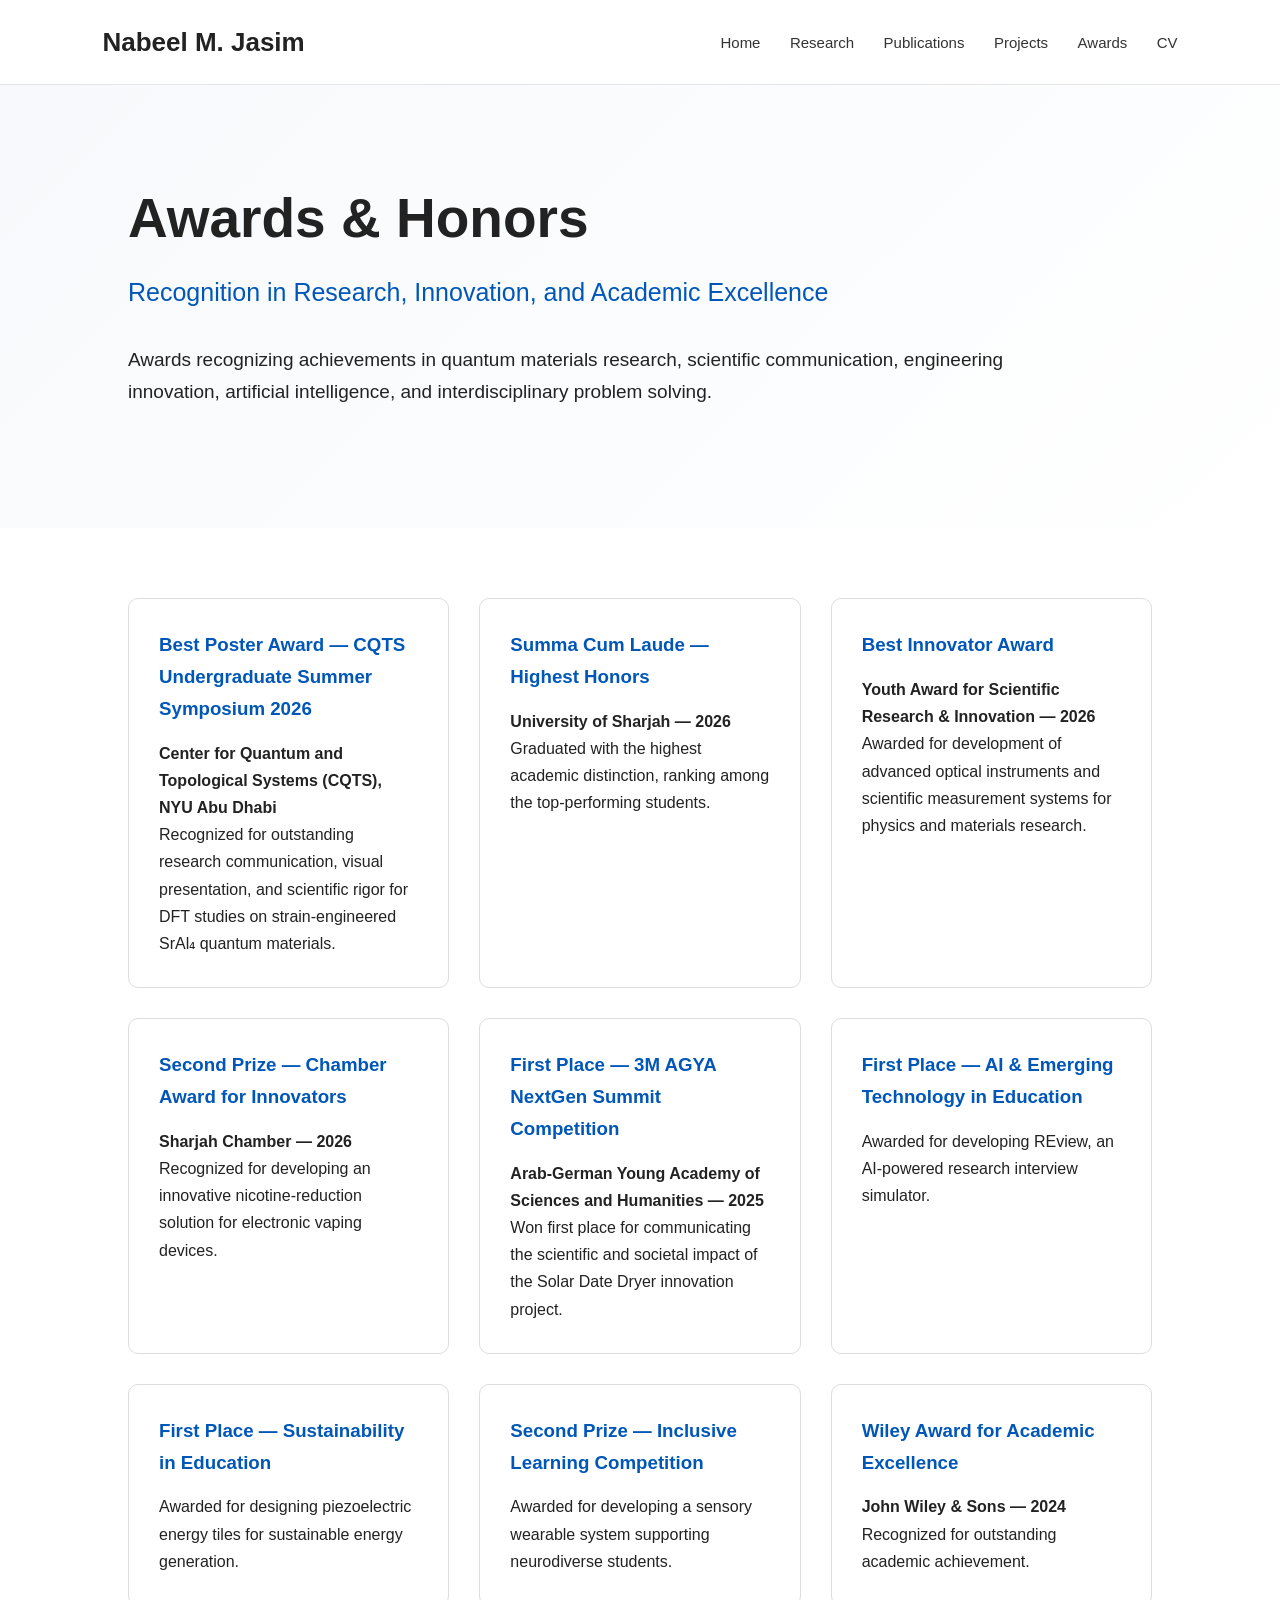
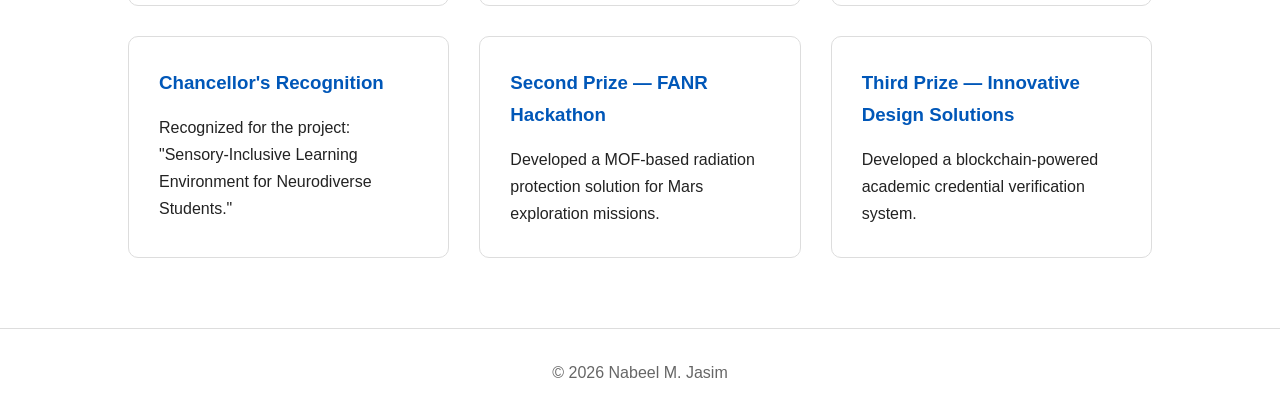
==== awards.html @ 5e706178 "Create awards.html" ====
<!DOCTYPE html>
<html lang="en">

<head>

<meta charset="UTF-8">
<meta name="viewport" content="width=device-width, initial-scale=1.0">

<title>Awards | Nabeel M. Jasim</title>

<link rel="stylesheet" href="assets/css/style.css">

</head>


<body>


<header>

<nav>

<h2>Nabeel M. Jasim</h2>

<div class="links">

<a href="index.html">Home</a>
<a href="research.html">Research</a>
<a href="publications.html">Publications</a>
<a href="projects.html">Projects</a>
<a href="awards.html">Awards</a>
<a href="cv.html">CV</a>

</div>

</nav>

</header>





<section class="hero">

<div class="hero-text">

<h1>Awards & Honors</h1>

<h3>
Recognition in Research, Innovation, and Academic Excellence
</h3>

<p>
Awards recognizing achievements in quantum materials research,
scientific communication, engineering innovation, artificial
intelligence, and interdisciplinary problem solving.
</p>

</div>

</section>








<section>


<div class="cards">



<div class="card">

<h3>
Best Poster Award — CQTS Undergraduate Summer Symposium 2026
</h3>

<p>
<strong>Center for Quantum and Topological Systems (CQTS),
NYU Abu Dhabi</strong>
</p>

<p>
Recognized for outstanding research communication,
visual presentation, and scientific rigor for DFT studies
on strain-engineered SrAl₄ quantum materials.
</p>

</div>






<div class="card">

<h3>
Summa Cum Laude — Highest Honors
</h3>

<p>
<strong>University of Sharjah — 2026</strong>
</p>

<p>
Graduated with the highest academic distinction,
ranking among the top-performing students.
</p>

</div>







<div class="card">

<h3>
Best Innovator Award
</h3>

<p>
<strong>
Youth Award for Scientific Research & Innovation — 2026
</strong>
</p>

<p>
Awarded for development of advanced optical instruments
and scientific measurement systems for physics and
materials research.
</p>

</div>







<div class="card">

<h3>
Second Prize — Chamber Award for Innovators
</h3>

<p>
<strong>
Sharjah Chamber — 2026
</strong>
</p>

<p>
Recognized for developing an innovative nicotine-reduction
solution for electronic vaping devices.
</p>

</div>





<div class="card">

<h3>
First Place — 3M AGYA NextGen Summit Competition
</h3>

<p>
<strong>
Arab-German Young Academy of Sciences and Humanities — 2025
</strong>
</p>

<p>
Won first place for communicating the scientific and
societal impact of the Solar Date Dryer innovation project.
</p>

</div>







<div class="card">

<h3>
First Place — AI & Emerging Technology in Education
</h3>

<p>
Awarded for developing REview,
an AI-powered research interview simulator.
</p>

</div>







<div class="card">

<h3>
First Place — Sustainability in Education
</h3>

<p>
Awarded for designing piezoelectric energy tiles
for sustainable energy generation.
</p>

</div>







<div class="card">

<h3>
Second Prize — Inclusive Learning Competition
</h3>

<p>
Awarded for developing a sensory wearable system
supporting neurodiverse students.
</p>

</div>







<div class="card">

<h3>
Wiley Award for Academic Excellence
</h3>

<p>
<strong>
John Wiley & Sons — 2024
</strong>
</p>

<p>
Recognized for outstanding academic achievement.
</p>

</div>







<div class="card">

<h3>
Chancellor's Recognition
</h3>

<p>
Recognized for the project:
"Sensory-Inclusive Learning Environment for Neurodiverse Students."
</p>

</div>







<div class="card">

<h3>
Second Prize — FANR Hackathon
</h3>

<p>
Developed a MOF-based radiation protection solution
for Mars exploration missions.
</p>

</div>







<div class="card">

<h3>
Third Prize — Innovative Design Solutions
</h3>

<p>
Developed a blockchain-powered academic credential
verification system.
</p>

</div>







</div>


</section>





<footer>

<p>
© 2026 Nabeel M. Jasim
</p>

</footer>


</body>

</html>
---- assets/css/style.css ----
/* =========================
   Nabeel M. Jasim Website
   Academic Research Theme
========================= */


* {
    margin: 0;
    padding: 0;
    box-sizing: border-box;
}


body {

    font-family: "Inter", "Helvetica Neue", Arial, sans-serif;

    line-height: 1.7;

    color: #222;

    background: #ffffff;

}



/* Navigation */

header {

    border-bottom: 1px solid #e5e5e5;

    padding: 20px 8%;

}


nav {

    display: flex;

    justify-content: space-between;

    align-items: center;

}


nav h2 {

    font-size: 26px;

    font-weight: 700;

}



.links a {

    margin-left: 25px;

    text-decoration: none;

    color: #333;

    font-size: 15px;

}



.links a:hover {

    color: #0057b8;

}



/* Hero Section */


.hero {

    padding: 100px 10%;

    background: linear-gradient(
        135deg,
        #f7f9fc,
        #ffffff
    );

}



.hero-text {

    max-width: 900px;

}



.hero h1 {

    font-size: 55px;

    line-height: 1.2;

    margin-bottom: 20px;

}



.hero h3 {

    font-size: 25px;

    font-weight: 400;

    color: #0057b8;

    margin-bottom: 30px;

}



.hero p {

    font-size: 19px;

    margin-bottom: 20px;

}




.button {

    display: inline-block;

    margin-top: 20px;

    padding: 12px 25px;

    background: #0057b8;

    color:white;

    text-decoration:none;

    border-radius:5px;

}



.button:hover {

    background:#003f82;

}



/* Sections */


section {

    padding:70px 10%;

}



section h2 {

    font-size:38px;

    margin-bottom:35px;

}




/* Research Cards */


.cards {

    display:grid;

    grid-template-columns:
    repeat(auto-fit,minmax(260px,1fr));

    gap:30px;

}



.card {

    padding:30px;

    border:1px solid #ddd;

    border-radius:10px;

    background:white;

    transition:0.3s;

}



.card:hover {

    transform:translateY(-5px);

    box-shadow:0 10px 25px rgba(0,0,0,0.08);

}



.card h3 {

    margin-bottom:15px;

    color:#0057b8;

}



/* Publication */


.publication {

    background:#f7f9fc;

}



.publication h3 {

    font-size:28px;

    margin-bottom:15px;

}



/* Contact */


.contact a {

    color:#0057b8;

    text-decoration:none;

}



.contact a:hover {

    text-decoration:underline;

}



/* Footer */


footer {

    text-align:center;

    padding:30px;

    border-top:1px solid #ddd;

    color:#666;

}



/* Mobile */


@media(max-width:800px){


nav {

    flex-direction:column;

}


.links {

    margin-top:20px;

}


.hero h1 {

    font-size:38px;

}


.hero h3 {

    font-size:20px;

}


}
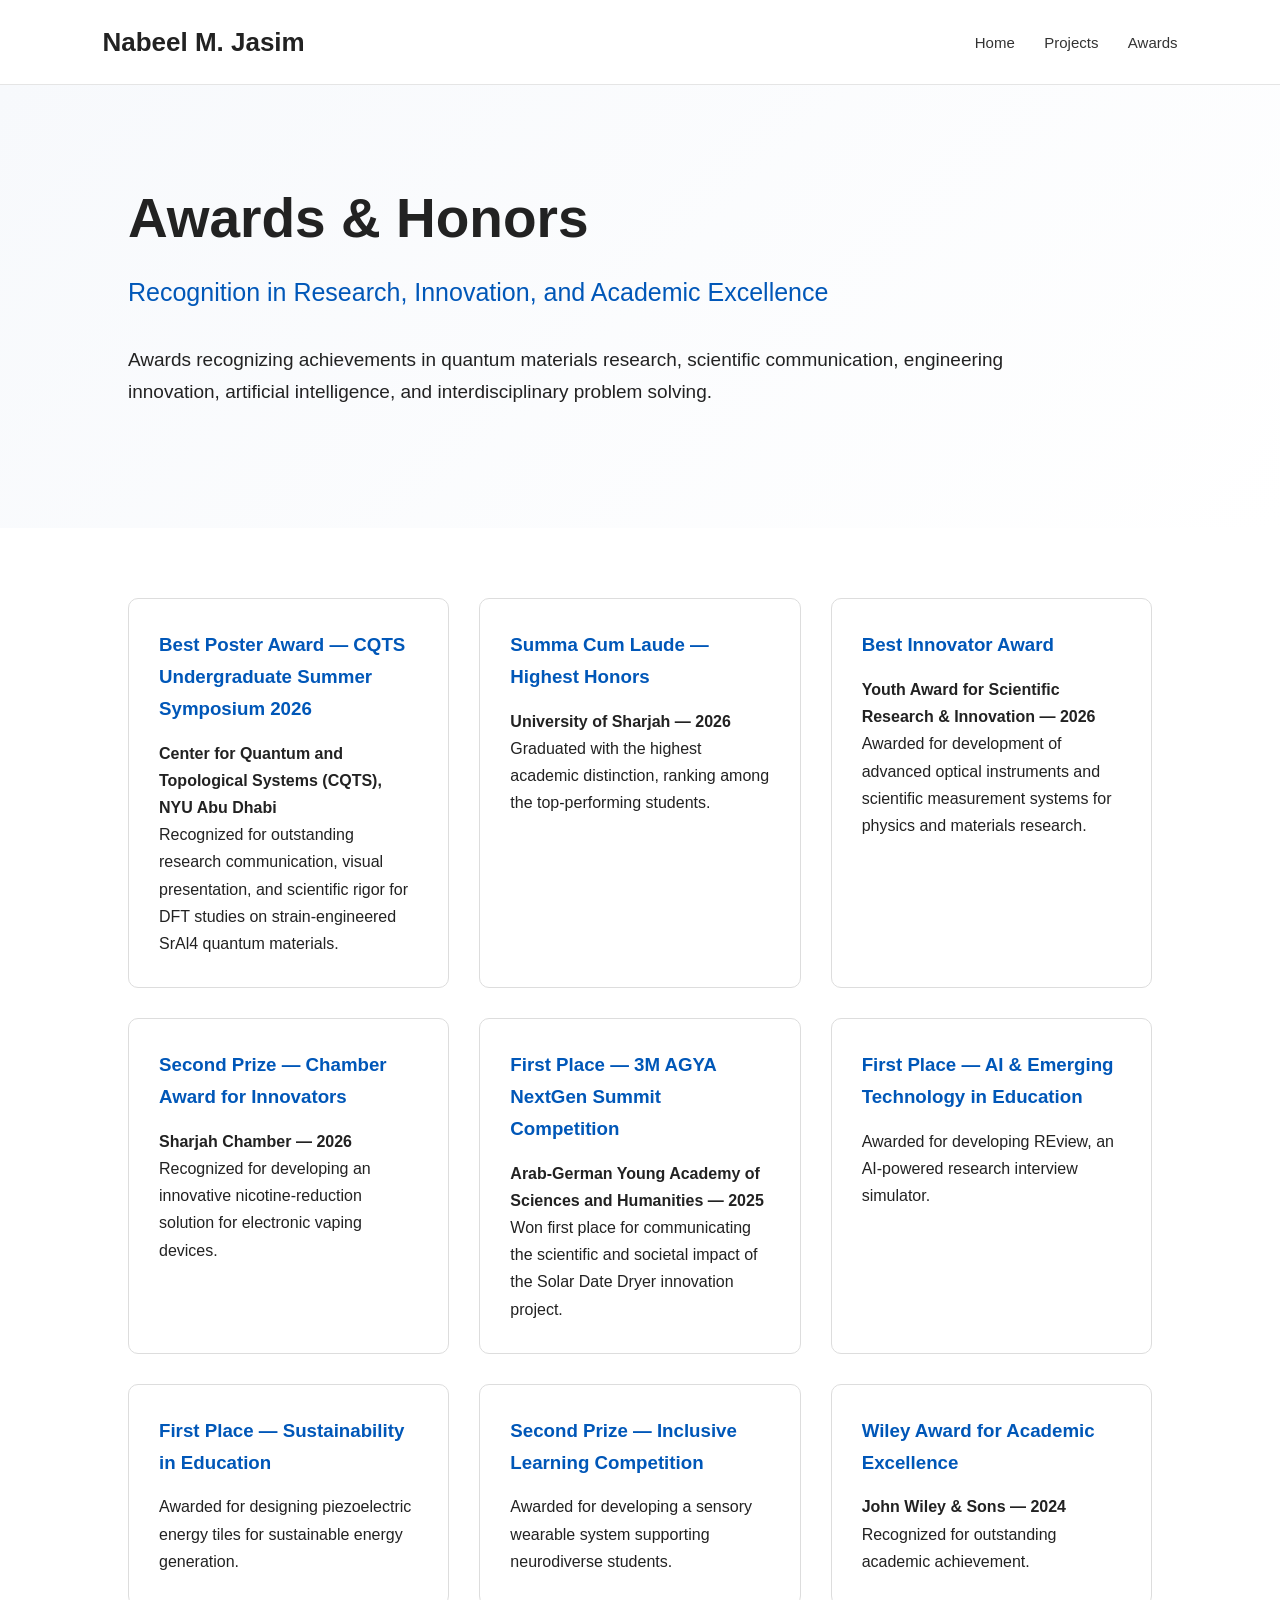
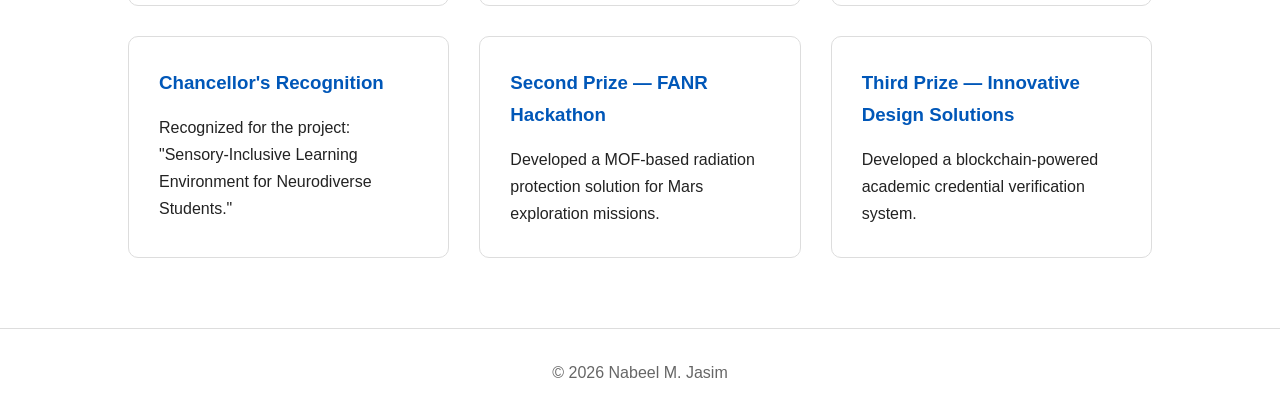
==== commit 12404f82: "Update awards.html" ====
--- a/awards.html
+++ b/awards.html
@@ -25,11 +25,8 @@
 <div class="links">
 
 <a href="index.html">Home</a>
-<a href="research.html">Research</a>
-<a href="publications.html">Publications</a>
 <a href="projects.html">Projects</a>
 <a href="awards.html">Awards</a>
-<a href="cv.html">CV</a>
 
 </div>
 
@@ -89,7 +86,7 @@
 <p>
 Recognized for outstanding research communication,
 visual presentation, and scientific rigor for DFT studies
-on strain-engineered SrAl₄ quantum materials.
+on strain-engineered SrAl4 quantum materials.
 </p>
 
 </div>
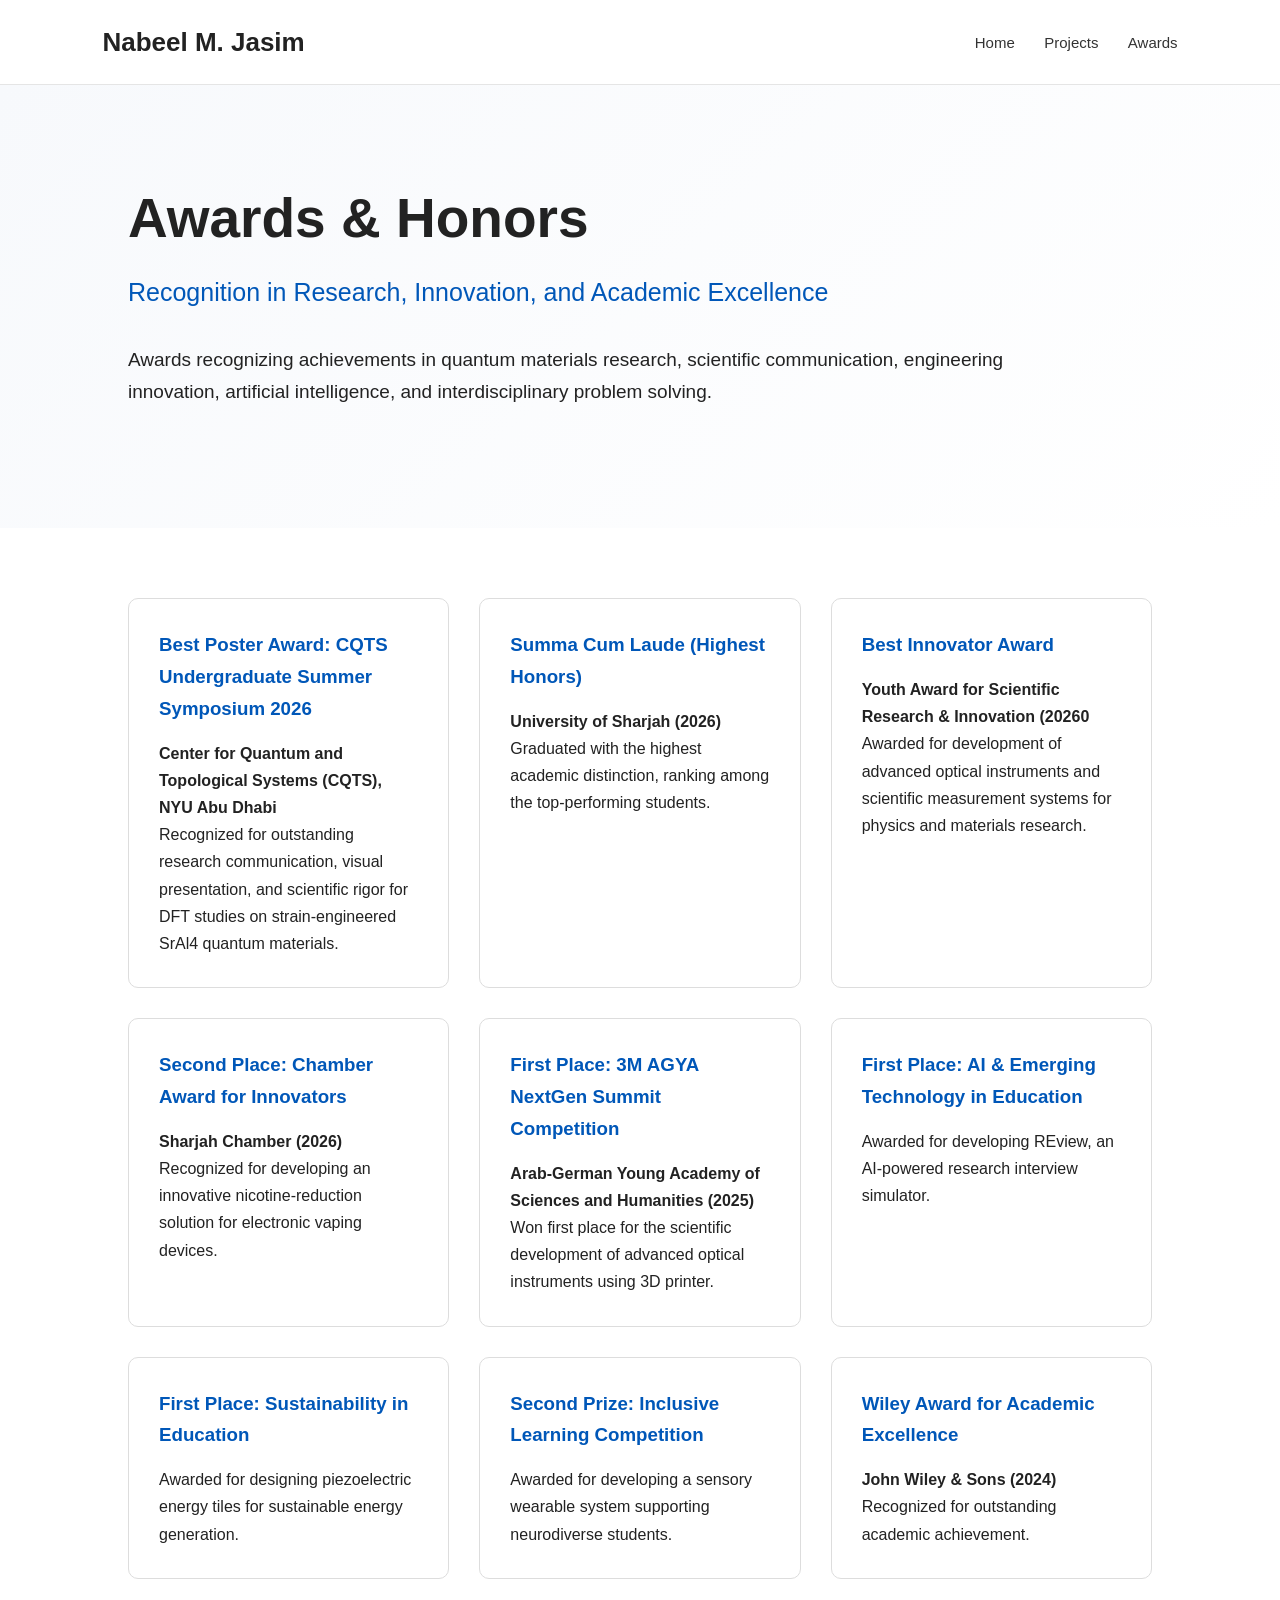
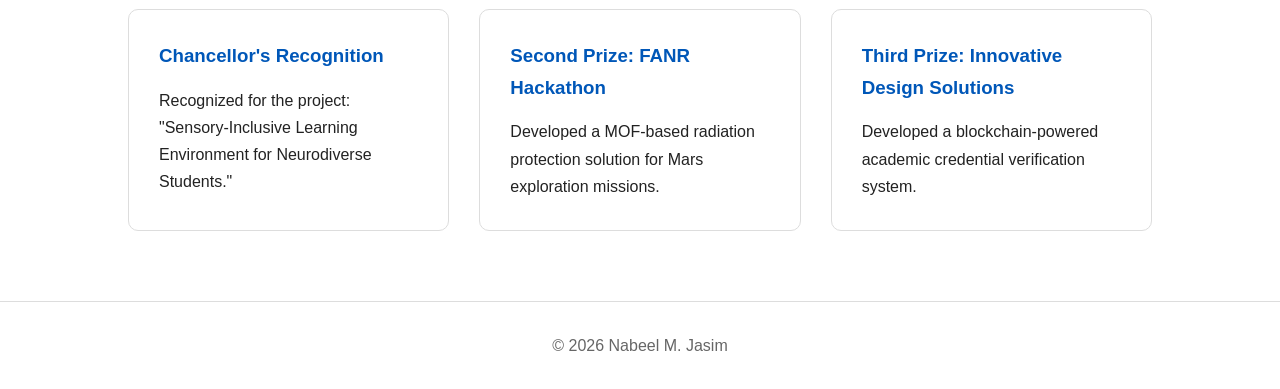
==== commit 2c8b08ef: "Update awards.html" ====
--- a/awards.html
+++ b/awards.html
@@ -75,7 +75,7 @@
 <div class="card">
 
 <h3>
-Best Poster Award — CQTS Undergraduate Summer Symposium 2026
+Best Poster Award: CQTS Undergraduate Summer Symposium 2026
 </h3>
 
 <p>
@@ -99,11 +99,11 @@
 <div class="card">
 
 <h3>
-Summa Cum Laude — Highest Honors
-</h3>
-
-<p>
-<strong>University of Sharjah — 2026</strong>
+Summa Cum Laude (Highest Honors)
+</h3>
+
+<p>
+<strong>University of Sharjah (2026)</strong>
 </p>
 
 <p>
@@ -127,7 +127,7 @@
 
 <p>
 <strong>
-Youth Award for Scientific Research & Innovation — 2026
+Youth Award for Scientific Research & Innovation (20260
 </strong>
 </p>
 
@@ -148,12 +148,12 @@
 <div class="card">
 
 <h3>
-Second Prize — Chamber Award for Innovators
+Second Place: Chamber Award for Innovators
 </h3>
 
 <p>
 <strong>
-Sharjah Chamber — 2026
+Sharjah Chamber (2026)
 </strong>
 </p>
 
@@ -171,32 +171,31 @@
 <div class="card">
 
 <h3>
-First Place — 3M AGYA NextGen Summit Competition
+First Place: 3M AGYA NextGen Summit Competition
 </h3>
 
 <p>
 <strong>
-Arab-German Young Academy of Sciences and Humanities — 2025
+Arab-German Young Academy of Sciences and Humanities (2025)
 </strong>
 </p>
 
 <p>
-Won first place for communicating the scientific and
-societal impact of the Solar Date Dryer innovation project.
-</p>
-
-</div>
-
-
-
-
-
-
-
-<div class="card">
-
-<h3>
-First Place — AI & Emerging Technology in Education
+Won first place for the scientific development of advanced optical instruments using 3D printer.
+</p>
+
+</div>
+
+
+
+
+
+
+
+<div class="card">
+
+<h3>
+First Place: AI & Emerging Technology in Education
 </h3>
 
 <p>
@@ -215,7 +214,7 @@
 <div class="card">
 
 <h3>
-First Place — Sustainability in Education
+First Place: Sustainability in Education
 </h3>
 
 <p>
@@ -234,7 +233,7 @@
 <div class="card">
 
 <h3>
-Second Prize — Inclusive Learning Competition
+Second Prize: Inclusive Learning Competition
 </h3>
 
 <p>
@@ -258,7 +257,7 @@
 
 <p>
 <strong>
-John Wiley & Sons — 2024
+John Wiley & Sons (2024)
 </strong>
 </p>
 
@@ -296,7 +295,7 @@
 <div class="card">
 
 <h3>
-Second Prize — FANR Hackathon
+Second Prize: FANR Hackathon
 </h3>
 
 <p>
@@ -315,7 +314,7 @@
 <div class="card">
 
 <h3>
-Third Prize — Innovative Design Solutions
+Third Prize: Innovative Design Solutions
 </h3>
 
 <p>
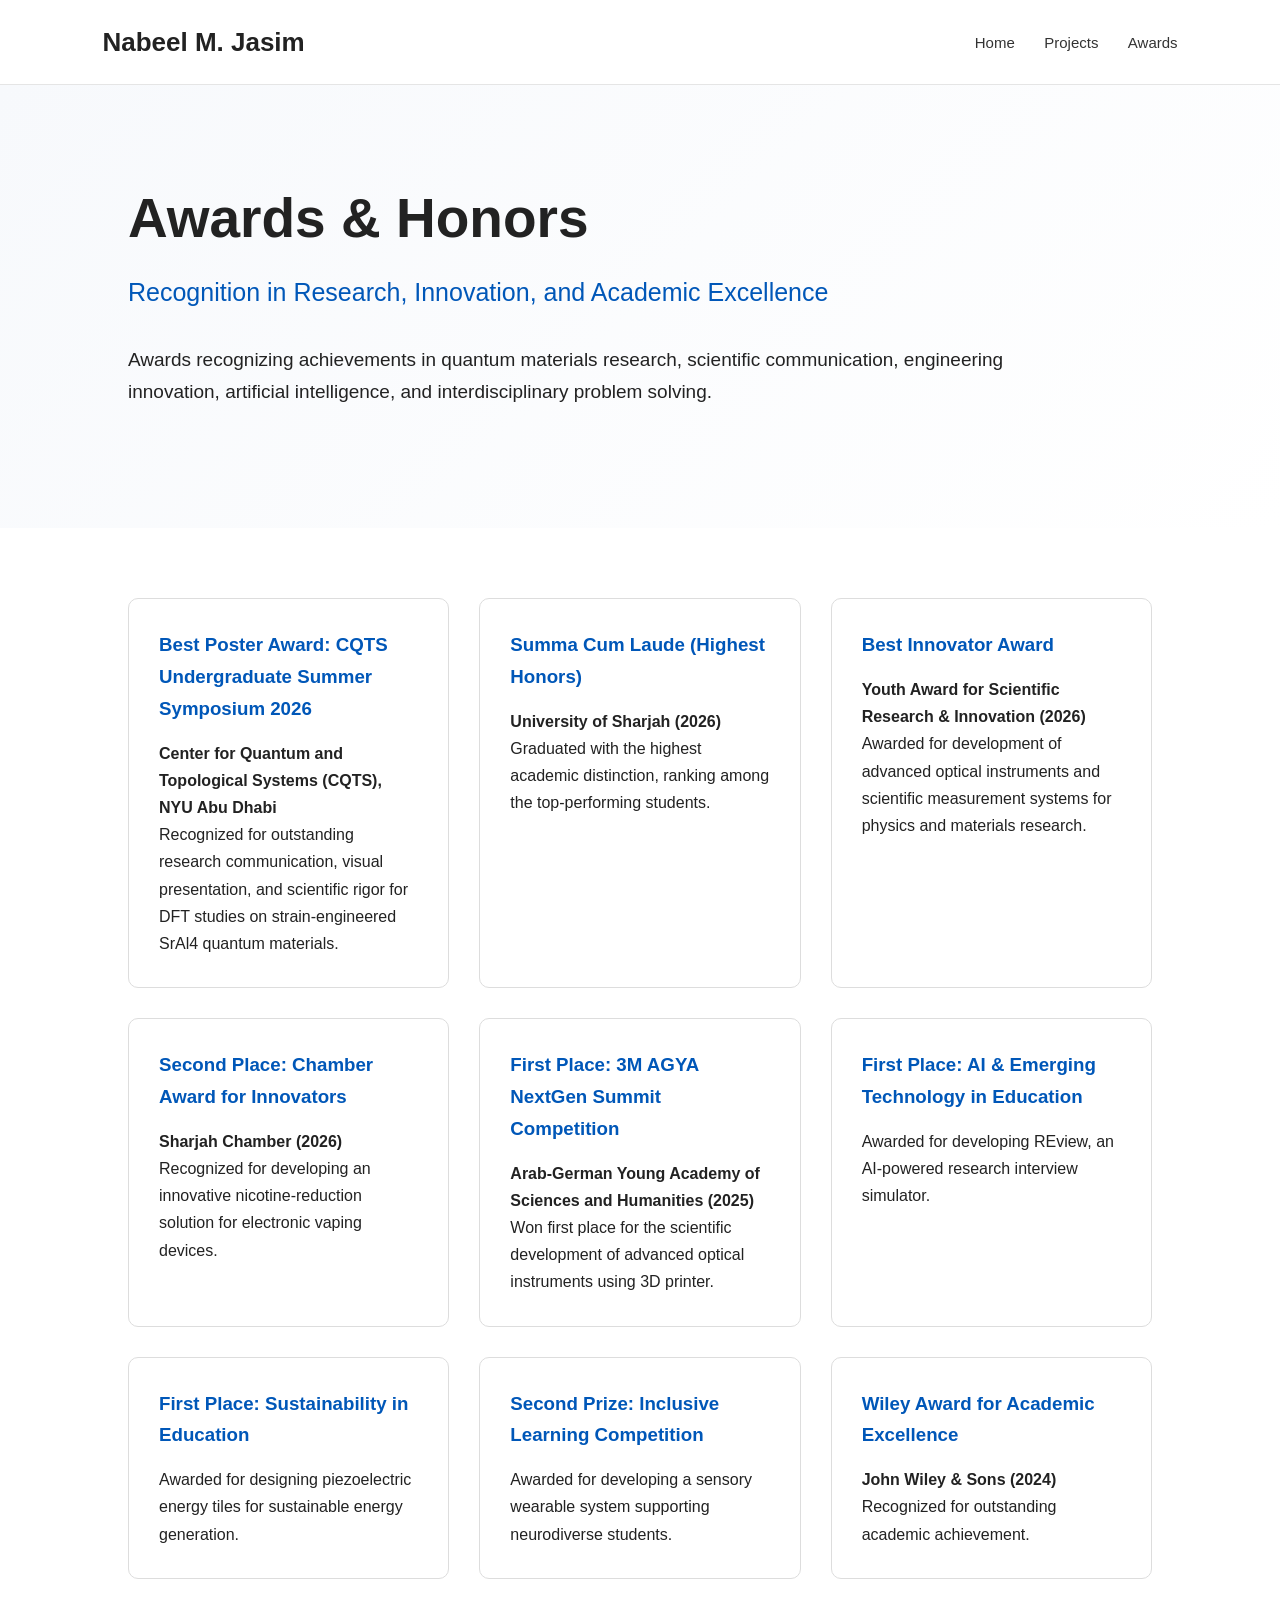
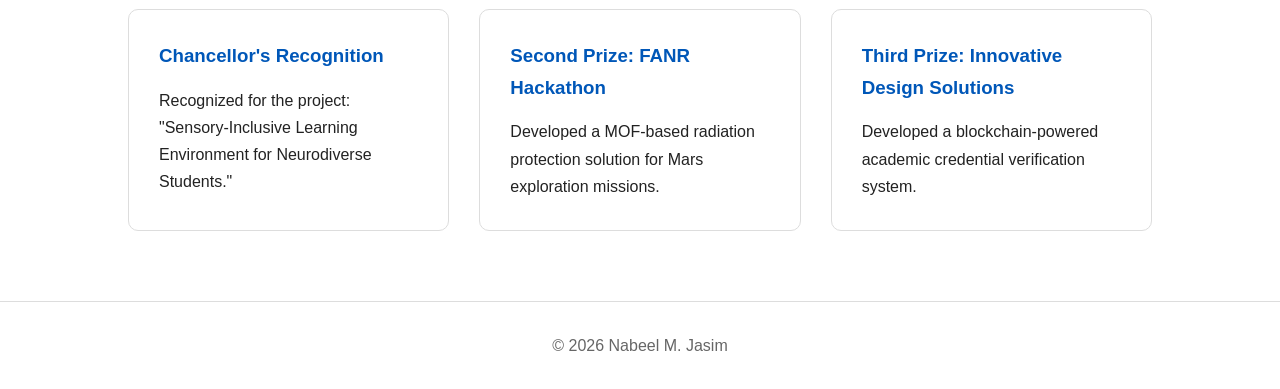
==== commit 90df84ac: "Update awards.html" ====
--- a/awards.html
+++ b/awards.html
@@ -127,7 +127,7 @@
 
 <p>
 <strong>
-Youth Award for Scientific Research & Innovation (20260
+Youth Award for Scientific Research & Innovation (2026)
 </strong>
 </p>
 
